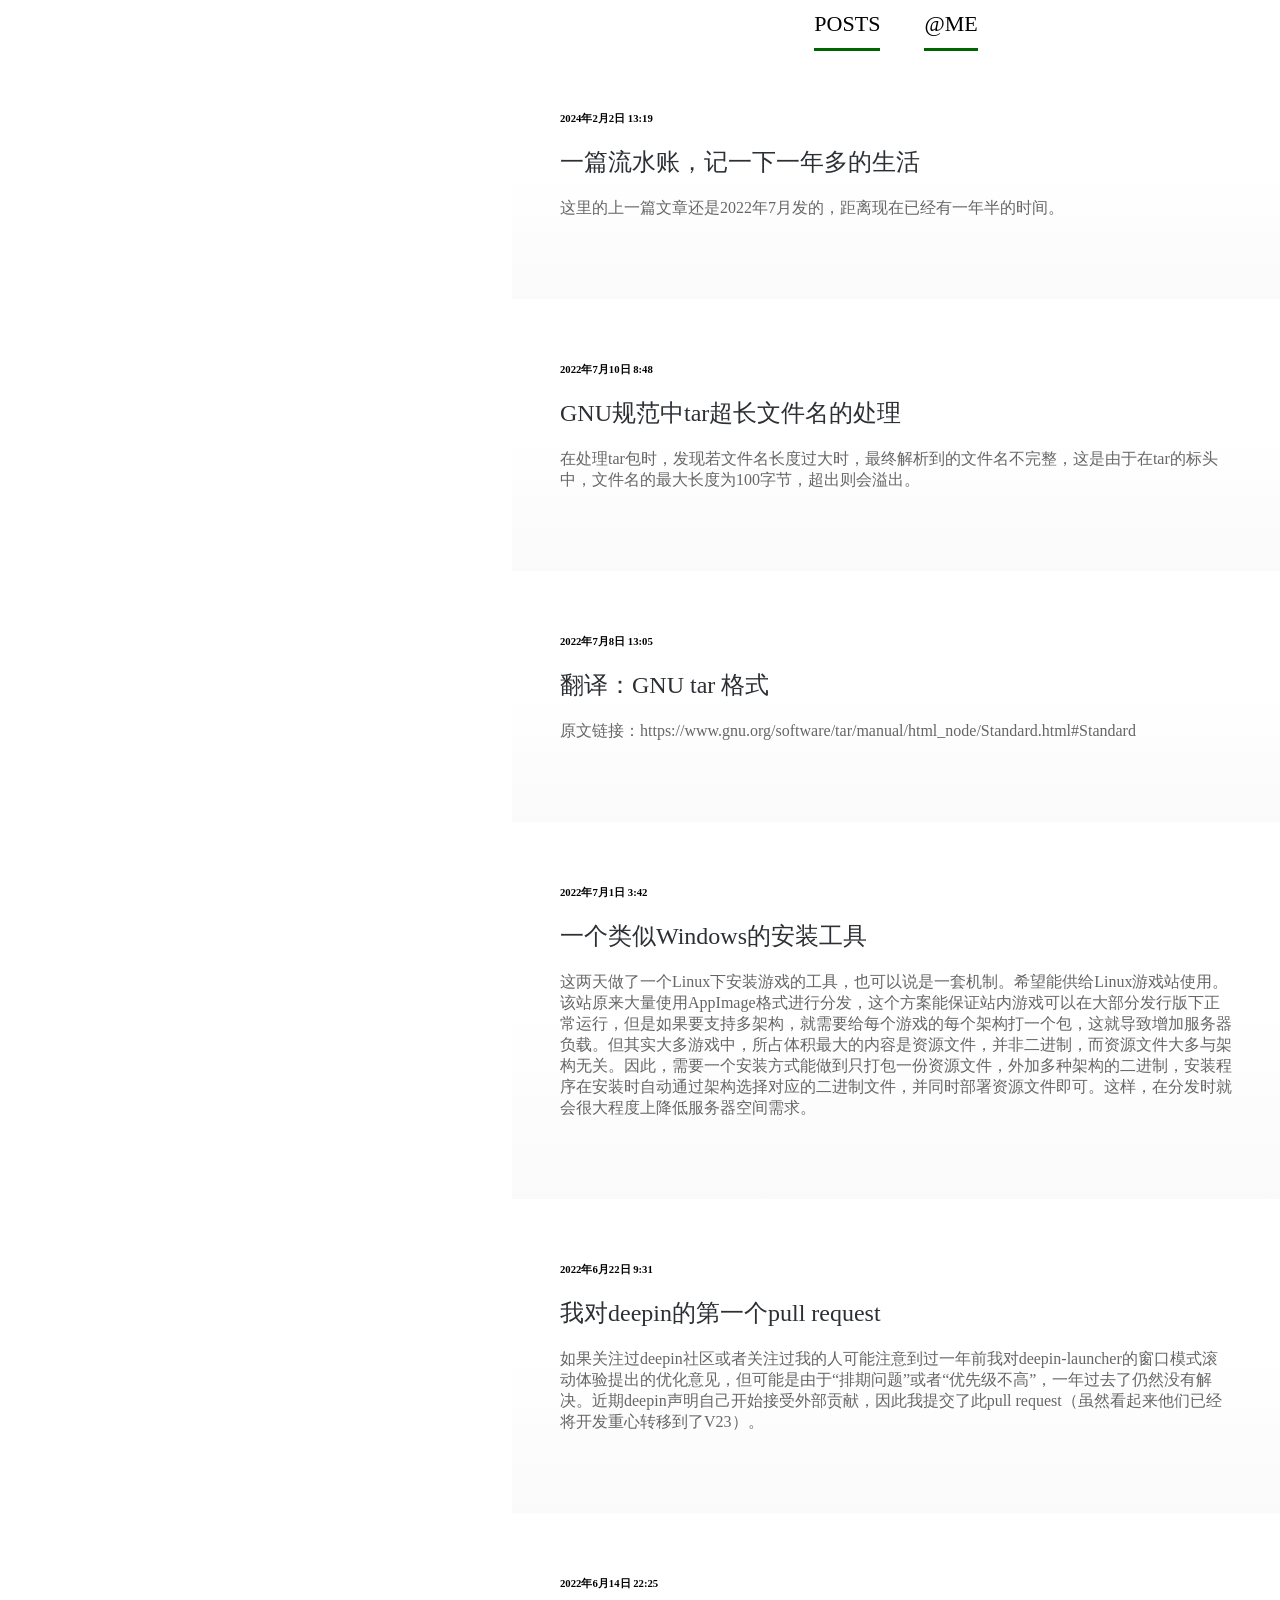
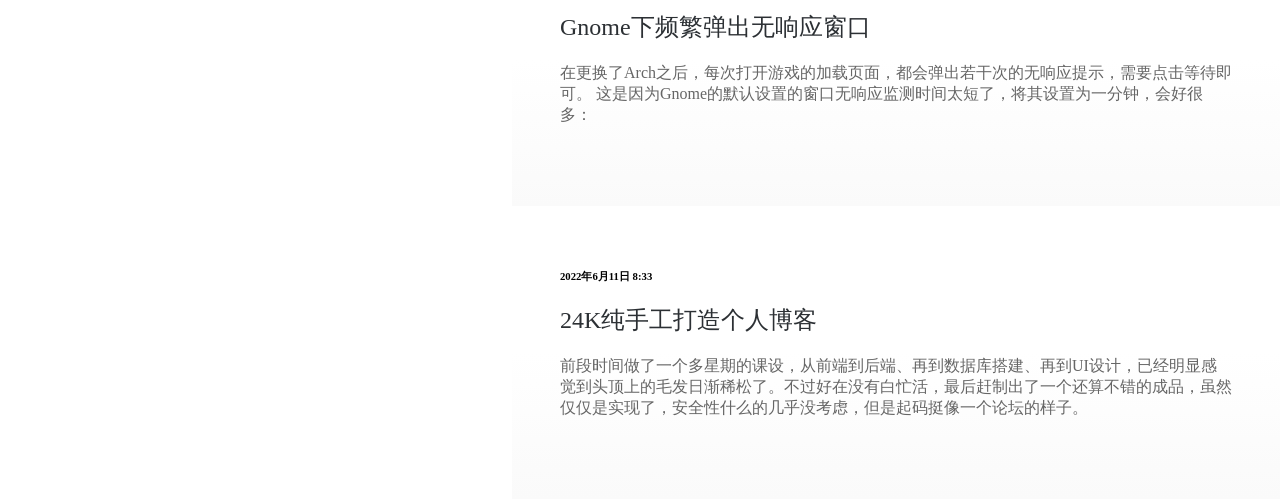
==== index.html @ 728b92a2 "init" ====
<!DOCTYPE html>
<html lang="zh-CN">
<head>
    <meta charset="UTF-8">
    <title>Maicss</title>
    <link rel="stylesheet" href="css/index.css">
    <script src="lute/lute.min.js"></script>
    <script src="js/index.js"></script>
    <link rel="stylesheet" href="bootstrap-icons/bootstrap-icons.css">
    <style>
        #loading {
            position: fixed;
            top: 0;
            left: 0;
            width: 100%;
            height: 100%;
            background-color: #0f5132;
            z-index: 99;
        }
        #loading h1 {
            color: #fff;
            text-align: center;
            margin: 200px 0 0 0;
            font-weight: 400;
        }
        #loading p {
            color: white;
            text-align: center;
            font-size: 22px;
        }
        @keyframes loading {
            0% {
                /*rotate(2D旋转) scale(放大或者缩小) translate(移动) skew(翻转)*/
                transform: rotate(0deg);
            }
            100% {
                transform: rotate(360deg);
            }
        }
        .loading-icon {
            display: inline-block;
            animation: loading 1s linear infinite;
            font-size: 40px;
            color: white;
            margin: 0 auto;
        }
    </style>
</head>
<body>
<div id="loading">
    <h1>欢迎来到我的博客</h1>
    <p>请稍等，正在加载文章列表，可能会比较慢。</p>
    <h1><span class="loading-icon"><i class="bi bi-arrow-clockwise"></i></span></h1>
</div>
<div class="main-left">
    <h1>Maicss</h1>
    <div class="my-links">
        <a href="https://github.com/Maicss-chen/"><i class="bi bi-github"></i></a>
        <a href="mailto:maicss@126.com"><i class="bi bi-envelope-paper-fill"></i></a>
    </div>
</div>
<div class="main-right" >
    <nav>
        <a onclick="closeAboutMe()">POSTS</a>
        <a onclick="popAboutMe()">@ME</a>
    </nav>
    <div id="post-list">

    </div>
</div>
<div class="about-me">
    <i class="bi bi-x close-about-me" onclick="closeAboutMe()"></i>
    <div class="head-image"></div>
    <h2>刘风琛</h2>
    <ul>
        <li>男</li>
        <li>邮箱：maicss@126.com</li>
    </ul>
</div>
</body>
</html>
---- css/index.css ----
@font-face {
    font-family: "Bellamy-Stevenson";
    src: url("../fonts/Bellamy-Stevenson-2.otf");
}

body {
    margin: 0;
}
.main-left {
    background-image: url("https://s1.ax1x.com/2022/08/16/vwYBGQ.jpg");
    background-size: cover;
    height: 100%;
    position: fixed;
    width: 40%;
}
.main-left h1 {
    font-family: Bellamy-Stevenson, serif;
    color: #fff;
    font-size: 120px;
    text-align: center;
    margin: 110px 0;
    cursor: default;
}
.main-left .my-links {
    font-size: 38px;
    text-align: center;
    position: absolute;
    bottom: 30px;
    width: 100%;
}
.main-left .my-links a {
    color: white;
    cursor: pointer;
    text-decoration: none;
    margin: 0 12px;
}
.main-right {
    box-sizing: border-box;
    background-color: #fff;
}
@media(orientation:landscape){
    .main-left {
        display: block;
    }
    .main-right {
        width: 60%;
        margin-left: 40%;
    }
}
@media(orientation:portrait){
    .main-left {
        display: none;
    }
    .main-right {
        width: 100%;
        margin-left: 0;
    }
}

.list-item {
    font-family: "宋体", serif;
    /*border: 1px solid #0a53be;*/
    background: linear-gradient(white, white, #fafafa);
    padding: 64px 48px;
    cursor: default;
}
.list-item h2 {
    margin: 0 0 20px 0;
    font-weight: 500;
    font-family: "宋体", serif;
    cursor: pointer;
    color: #2c3034;
    transition: color .6s;
}
.list-item h2:hover {
    color: #0f5132;
    transition: color .6s;
}
.list-item h6 {
    margin: 0 0 20px 0;
}
.list-item p {
    color: #666;
}
.main-right nav {
    height: 48px;
    text-align: center;
}
.main-right nav a {
    display: inline-block;
    line-height: 48px;
    height: 48px;
    margin: 0 20px;
    border-bottom: 3px solid darkgreen;
    text-decoration: none;
    font-size: 22px;
    cursor: pointer;
}
.about-me {
    height: 100%;
    position: fixed;
    width: 300px;
    background-color: #fff;
    top: 0;
    right: -100%;
    box-shadow: 0 0 10px 0 #0001;
    transition: right .5s;
}
.about-me .close-about-me {
    font-size: 28px;
    position: absolute;
    top: 10px;
    right: 10px;
    color: darkgreen;
    cursor: pointer;
}
.head-image {
    height: 128px;
    width: 128px;
    border-radius: 64px;
    /*border: 3px solid #0f5132;*/
    margin: 100px auto 50px auto;
    background-image: url("../images/head-image.jpeg");
}
.about-me h2 {
    text-align: center;
    font-size: 26px;
    font-weight: 400;
    font-family: SourceHanSerifCN-Regular, serif ;
}
.about-me ul li{
    margin: 18px 0;
    color: #555;
    line-height: 30px;
}
.about-me ul li::marker {
    color: #0f5132;
}
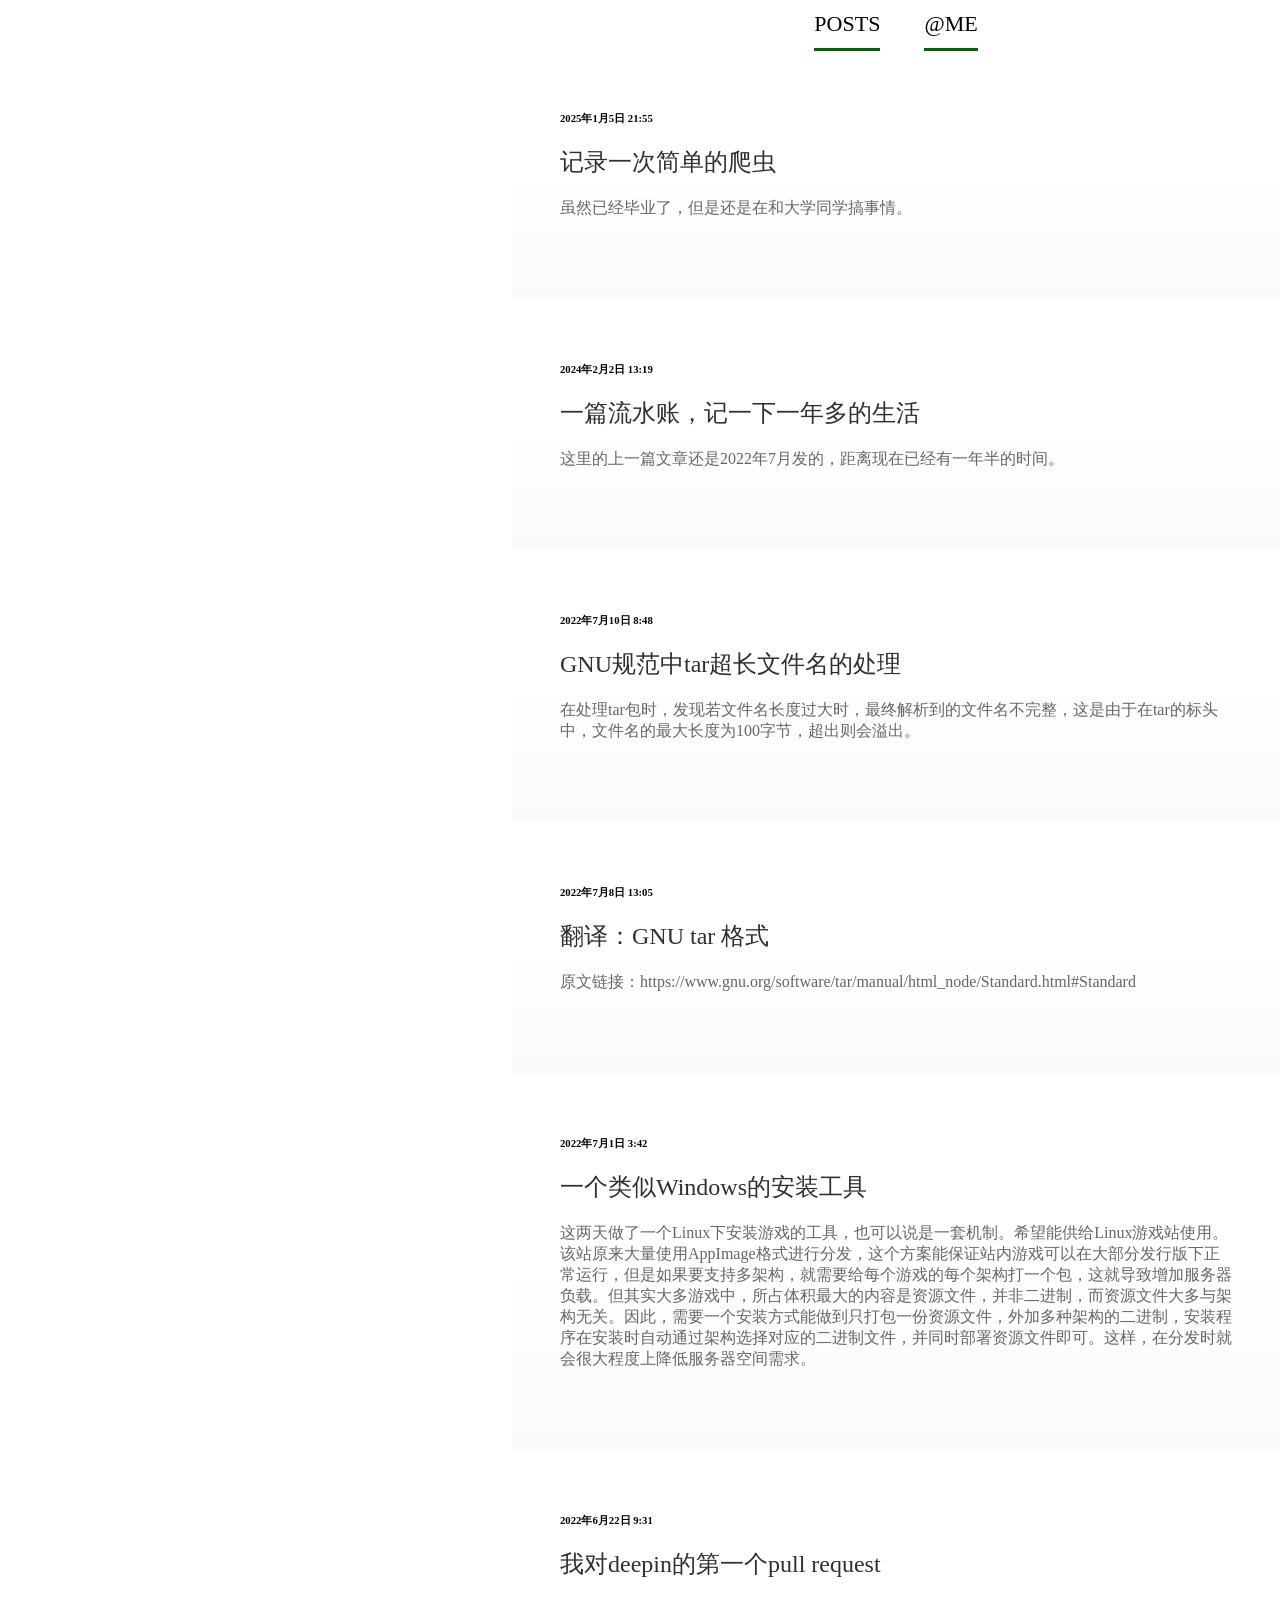
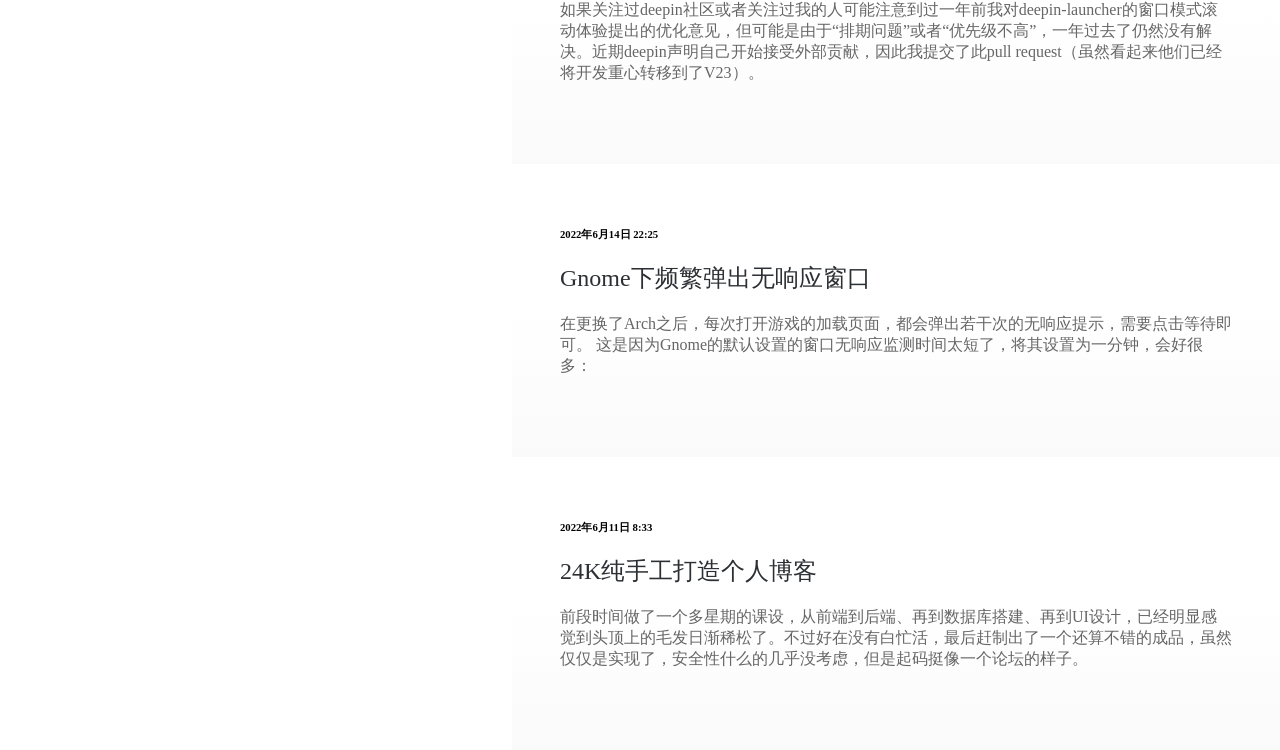
==== commit b879dd81: "更新 github地址" ====
--- a/index.html
+++ b/index.html
@@ -55,7 +55,7 @@
 <div class="main-left">
     <h1>Maicss</h1>
     <div class="my-links">
-        <a href="https://github.com/Maicss-chen/"><i class="bi bi-github"></i></a>
+        <a href="https://github.com/CMaicss"><i class="bi bi-github"></i></a>
         <a href="mailto:maicss@126.com"><i class="bi bi-envelope-paper-fill"></i></a>
     </div>
 </div>
